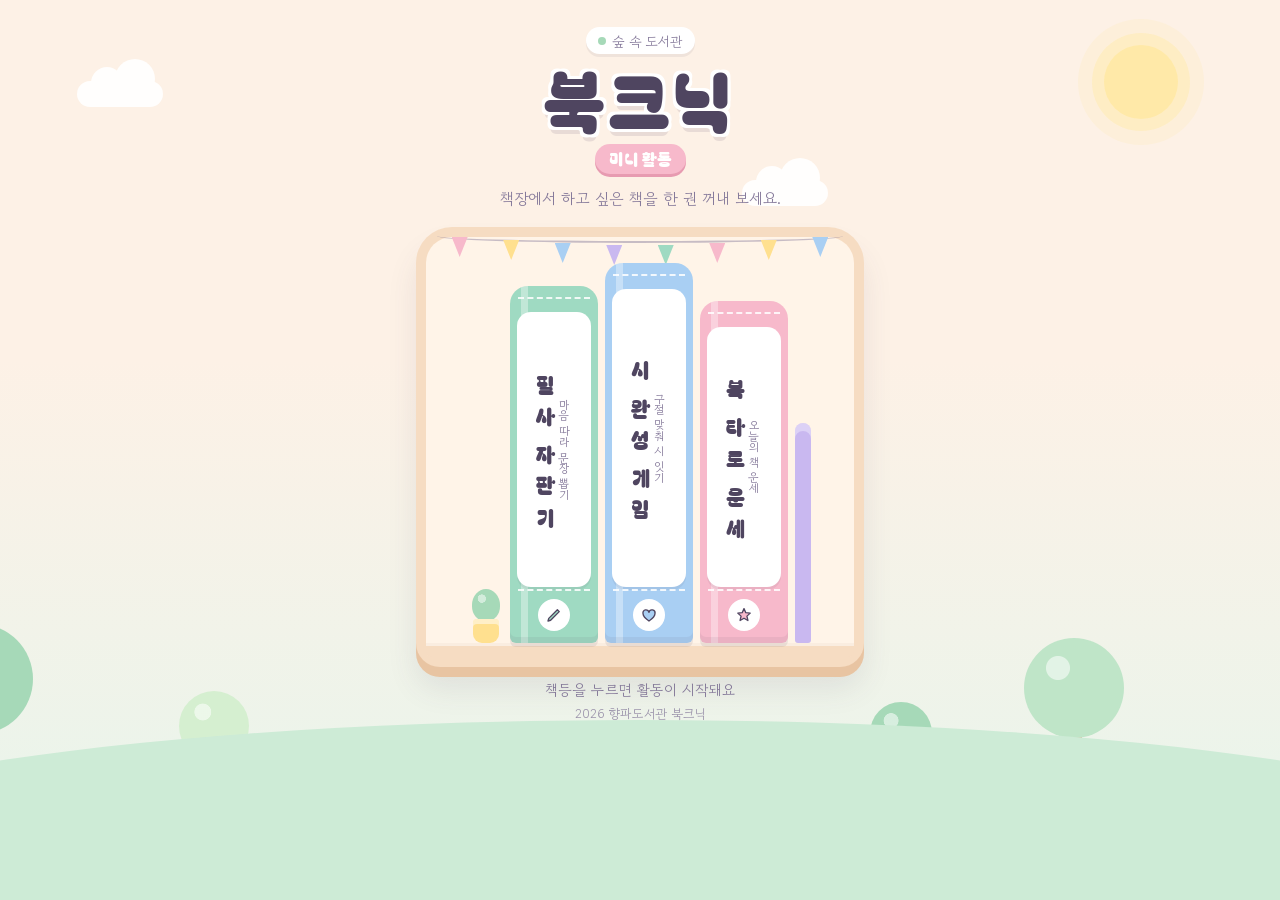
==== index.html @ 2ca9f57a "Add files via upload" ====
<!DOCTYPE html>
<html lang="ko">
<head>
<meta charset="utf-8">
<meta name="viewport" content="width=device-width, initial-scale=1, viewport-fit=cover">
<title>북크닉 미니 활동</title>
<meta name="theme-color" content="#fdf1e6">
<link rel="preconnect" href="https://fonts.googleapis.com">
<link rel="preconnect" href="https://fonts.gstatic.com" crossorigin>
<link href="https://fonts.googleapis.com/css2?family=Bagel+Fat+One&family=Gowun+Dodum&display=swap" rel="stylesheet">
<style>
  /* 파스텔 숲 속 도서관: 구름·동글 나무 → 가랜드 달린 크림색 책장 → 파스텔 책등 3권. 한 화면, 단일 테마 */
  :root {
    color-scheme: light;
    --sky: #fdf1e6;
    --sky-low: #e6f5ec;
    --sun: #ffe9a8;
    --cloud: #ffffff;
    --leaf-1: #bfe5c8;
    --leaf-2: #a6d9b8;
    --leaf-3: #d5efd0;
    --trunk: #d9b48f;
    --hill: #cdebd6;
    --shelf: #f6dcc2;
    --shelf-in: #fff4e8;
    --shelf-lo: #e8c4a2;
    --ink: #4f4560;
    --ink-soft: #85799a;
    --white: #ffffff;

    --book-1: #9fdac2; /* 필사 자판기 · 민트 */
    --book-2: #a9cff3; /* 시 완성 게임 · 하늘 */
    --book-3: #f7b9cb; /* 북 타로 운세 · 핑크 */
    --flag-1: #f7b9cb;
    --flag-2: #ffe08f;
    --flag-3: #a9cff3;
    --flag-4: #c9b8f0;
    --flag-5: #9fdac2;

    --display: "Bagel Fat One", "Jua", "Apple SD Gothic Neo", "Malgun Gothic", sans-serif;
    --body: "Gowun Dodum", "Apple SD Gothic Neo", "Malgun Gothic", sans-serif;
  }

  *, *::before, *::after { box-sizing: border-box; }
  html, body { height: 100%; }
  body {
    margin: 0;
    overflow: hidden;
    font-family: var(--body);
    color: var(--ink);
    word-break: keep-all;
    background: linear-gradient(180deg, var(--sky) 0%, var(--sky) 40%, var(--sky-low) 100%);
    -webkit-tap-highlight-color: transparent;
  }
  [hidden] { display: none !important; }

  /* ── 배경: 해 · 구름 · 동글 나무 · 언덕 ── */
  .scene { position: fixed; inset: 0; overflow: hidden; pointer-events: none; }
  .sun {
    position: absolute;
    top: 5vh; right: 8vw;
    width: 74px; height: 74px;
    border-radius: 50%;
    background: var(--sun);
    box-shadow: 0 0 0 12px rgba(255, 233, 168, 0.45), 0 0 0 26px rgba(255, 233, 168, 0.2);
  }
  .cloud {
    position: absolute;
    top: var(--y);
    left: var(--x);
    width: 86px; height: 26px;
    border-radius: 99px;
    background: var(--cloud);
    opacity: 0.9;
    animation: float-x var(--t, 18s) ease-in-out infinite alternate;
  }
  .cloud::before, .cloud::after {
    content: "";
    position: absolute;
    bottom: 8px;
    border-radius: 50%;
    background: var(--cloud);
  }
  .cloud::before { left: 14px; width: 32px; height: 32px; }
  .cloud::after { left: 38px; width: 40px; height: 40px; }
  @keyframes float-x { to { transform: translateX(28px); } }

  .tree {
    position: absolute;
    bottom: var(--b, 12vh);
    left: var(--x);
    width: var(--s);
    height: calc(var(--s) * 1.45);
    animation: bob 4s ease-in-out infinite alternate;
    animation-delay: var(--d, 0s);
  }
  .tree::before { /* 줄기 */
    content: "";
    position: absolute;
    left: 50%; bottom: 0;
    width: 16%; height: 42%;
    transform: translateX(-50%);
    border-radius: 99px;
    background: var(--trunk);
  }
  .tree::after { /* 동글 잎 */
    content: "";
    position: absolute;
    left: 0; top: 0;
    width: 100%; aspect-ratio: 1;
    border-radius: 50%;
    background: radial-gradient(circle at 34% 30%, rgba(255, 255, 255, 0.55) 0 12%, transparent 13%), var(--c, var(--leaf-1));
  }
  @keyframes bob { to { transform: translateY(-4px) rotate(1.5deg); } }
  .hill {
    position: absolute;
    left: -20%; right: -20%; bottom: -10vh;
    height: 30vh;
    border-radius: 50% 50% 0 0;
    background: var(--hill);
  }
  .spark {
    position: absolute;
    left: var(--x);
    bottom: -12px;
    width: 9px; height: 9px;
    border-radius: 50%;
    background: var(--c);
    animation: rise var(--t, 9s) linear infinite;
    animation-delay: var(--d, 0s);
    opacity: 0.85;
  }
  .spark.heart { border-radius: 0; width: 10px; height: 10px; background: none; }
  .spark.heart::before {
    content: "";
    position: absolute; inset: 0;
    background: var(--c);
    clip-path: path("M5 9 C1 6 0 4 0 2.7 0 1.2 1.2 0 2.6 0 3.6 0 4.5 0.6 5 1.5 5.5 0.6 6.4 0 7.4 0 8.8 0 10 1.2 10 2.7 10 4 9 6 5 9Z");
  }
  @keyframes rise {
    0% { transform: translate(0, 0); opacity: 0; }
    10% { opacity: 0.9; }
    50% { transform: translate(14px, -50vh); }
    100% { transform: translate(-6px, -100vh); opacity: 0; }
  }

  /* ── 화면 ── */
  .page {
    position: relative;
    height: 100%;
    max-width: 460px;
    max-height: 860px;
    margin: 0 auto;
    display: flex;
    flex-direction: column;
    align-items: center;
    padding: calc(26px + env(safe-area-inset-top, 0px)) 16px calc(16px + env(safe-area-inset-bottom, 0px));
    text-align: center;
  }
  .sign { flex: none; }
  .kicker {
    display: inline-flex;
    align-items: center;
    gap: 6px;
    margin: 0 0 8px;
    padding: 4px 12px 3px;
    border-radius: 99px;
    background: var(--white);
    box-shadow: 0 3px 0 rgba(79, 69, 96, 0.08);
    font-size: 0.85rem;
    color: var(--ink-soft);
  }
  .kicker i { width: 8px; height: 8px; border-radius: 50%; background: var(--leaf-2); }
  h1 {
    margin: 0;
    font-family: var(--display);
    font-weight: 400;
    font-size: clamp(3.2rem, 17vw, 4.5rem);
    line-height: 1;
    color: var(--ink);
    letter-spacing: 0.02em;
    text-shadow: 3px 3px 0 var(--white), -3px 3px 0 var(--white), 3px -3px 0 var(--white), -3px -3px 0 var(--white), 0 7px 0 rgba(79, 69, 96, 0.12);
  }
  .badge {
    display: inline-block;
    margin-top: 10px;
    padding: 5px 14px 3px;
    border-radius: 99px;
    background: var(--book-3);
    color: var(--white);
    font-family: var(--display);
    font-size: 1.05rem;
    line-height: 1.3;
    box-shadow: 0 3px 0 #e79bb1;
  }
  .lead { margin: 12px 0 0; font-size: 0.98rem; line-height: 1.6; color: var(--ink-soft); }

  /* ── 책장 ── */
  .shelf {
    position: relative;
    flex: 1 1 auto;
    min-height: 0;
    width: 100%;
    max-height: 420px;
    margin: 26px 0 0;
    padding: 26px 14px 0;
    display: flex;
    flex-direction: column;
    border-radius: 26px 26px 14px 14px;
    background: var(--shelf-in);
    box-shadow: 0 0 0 10px var(--shelf), 0 10px 0 10px var(--shelf-lo), 0 22px 30px 10px rgba(79, 69, 96, 0.1);
  }
  /* 가랜드 */
  .garland { position: absolute; top: -6px; left: 6%; right: 6%; height: 26px; display: flex; justify-content: space-between; pointer-events: none; }
  .garland::before {
    content: "";
    position: absolute;
    left: -4%; right: -4%; top: -2px;
    height: 14px;
    border-bottom: 2px solid var(--ink-soft);
    border-radius: 0 0 50% 50%;
    opacity: 0.45;
  }
  .garland i {
    width: 16px; height: 20px;
    margin-top: calc(6px + var(--sag, 0px));
    background: var(--c);
    clip-path: polygon(0 0, 100% 0, 50% 100%);
  }
  .books {
    flex: 1;
    min-height: 0;
    display: flex;
    align-items: flex-end;
    justify-content: center;
    gap: 7px;
  }
  /* 화분 */
  .plant { flex: none; position: relative; width: 34px; height: 54px; align-self: flex-end; }
  .plant::before { /* 잎 */
    content: "";
    position: absolute;
    left: 3px; top: 0;
    width: 28px; height: 32px;
    border-radius: 50% 50% 45% 45%;
    background: radial-gradient(circle at 35% 30%, rgba(255, 255, 255, 0.5) 0 14%, transparent 15%), var(--leaf-2);
  }
  .plant::after { /* 화분 */
    content: "";
    position: absolute;
    left: 4px; bottom: 0;
    width: 26px; height: 24px;
    border-radius: 4px 4px 9px 9px;
    background: var(--flag-2);
    box-shadow: inset 0 5px 0 rgba(255, 255, 255, 0.5);
  }
  .deco {
    flex: none;
    width: var(--w, 16px);
    height: var(--h, 60%);
    border-radius: 8px 8px 3px 3px;
    background: var(--c);
    box-shadow: inset 0 8px 0 rgba(255, 255, 255, 0.35);
  }
  .board {
    flex: none;
    height: 14px;
    margin: 0 -14px;
    border-radius: 0 0 6px 6px;
    background: var(--shelf);
    box-shadow: inset 0 3px 0 rgba(255, 255, 255, 0.5);
  }

  /* ── 책등 버튼 ── */
  .spine {
    position: relative;
    flex: 0 1 88px;
    min-width: 0;
    height: var(--h, 100%);
    display: flex;
    flex-direction: column;
    align-items: center;
    padding: 22px 7px 12px;
    border-radius: 18px 18px 6px 6px;
    color: var(--ink);
    text-decoration: none;
    background:
      linear-gradient(90deg, transparent 0 12%, rgba(255, 255, 255, 0.35) 12% 20%, transparent 20%),
      var(--c);
    box-shadow: inset 0 -6px 0 rgba(79, 69, 96, 0.08), 0 4px 0 rgba(79, 69, 96, 0.1);
    transition: transform 0.3s cubic-bezier(0.3, 1.6, 0.5, 1);
    cursor: pointer;
  }
  /* 스티치 띠 */
  .spine::before, .spine::after {
    content: "";
    position: absolute;
    left: 8px; right: 8px;
    border-top: 2.5px dashed rgba(255, 255, 255, 0.85);
  }
  .spine::before { top: 11px; }
  .spine::after { bottom: 52px; }
  .spine:hover, .spine:focus-visible { transform: translateY(-12px) rotate(-1.5deg); }
  .spine:focus-visible { outline: 3px solid var(--ink-soft); outline-offset: 4px; }
  .spine.pull { transform: translateY(-48px) rotate(-4deg) scale(1.03); transition-duration: 0.35s; }

  .label {
    flex: 1;
    min-height: 0;
    width: 100%;
    margin-top: 4px;
    padding: 12px 4px;
    display: flex;
    align-items: center;
    justify-content: center;
    border-radius: 14px;
    background: var(--white);
    box-shadow: 0 3px 0 rgba(79, 69, 96, 0.08);
  }
  .title {
    writing-mode: vertical-rl;
    text-orientation: upright;
    font-family: var(--display);
    font-size: clamp(1.15rem, 5.2vw, 1.4rem);
    line-height: 1.1;
    letter-spacing: -0.04em;
    white-space: nowrap;
    /* 띄어쓰기는 아주 좁은 공백(<i class="sp"></i>)으로 적어 세로 간격을 줄임 */
  }
  .sub {
    writing-mode: vertical-rl;
    text-orientation: upright;
    margin-right: 6px;
    font-size: 0.72rem;
    line-height: 1;
    letter-spacing: -0.06em;
    color: var(--ink-soft);
    white-space: nowrap;
  }
  /* 세로 글자의 띄어쓰기: 공백 대신 좁은 칸(.sp)으로 간격을 줄임 */
  .sp { display: inline-block; inline-size: 0.32em; }

  .glyph {
    flex: none;
    display: grid;
    place-items: center;
    width: 32px; height: 32px;
    margin-top: 12px;
    border-radius: 50%;
    background: var(--white);
  }
  .glyph svg { width: 18px; height: 18px; }
  .glyph path { fill: var(--c); stroke: var(--ink); stroke-width: 1.8; stroke-linecap: round; stroke-linejoin: round; }

  .hint { flex: none; margin: 22px 0 0; font-size: 0.92rem; color: var(--ink-soft); }
  .credit { flex: none; margin: 4px 0 0; font-size: 0.8rem; color: var(--ink-soft); opacity: 0.8; }

  @media (max-height: 640px) {
    .page { padding-top: calc(14px + env(safe-area-inset-top, 0px)); }
    h1 { font-size: 3rem; }
    .lead, .sub { display: none; }
    .shelf { margin-top: 22px; }
  }
  @media (prefers-reduced-motion: reduce) {
    *, *::before, *::after { animation: none !important; transition-duration: 0.01ms !important; }
  }
</style>
</head>
<body>

<div class="scene" aria-hidden="true" id="scene">
  <div class="sun"></div>
  <div class="cloud" style="--x:6%;--y:9vh;--t:16s"></div>
  <div class="cloud" style="--x:58%;--y:20vh;--t:21s"></div>
  <div class="tree" style="--x:-6%;--s:110px;--c:var(--leaf-2);--b:13vh"></div>
  <div class="tree" style="--x:14%;--s:70px;--c:var(--leaf-3);--b:12vh;--d:-1.5s"></div>
  <div class="tree" style="--x:80%;--s:100px;--c:var(--leaf-1);--b:13vh;--d:-.8s"></div>
  <div class="tree" style="--x:68%;--s:62px;--c:var(--leaf-2);--b:12vh;--d:-2.2s"></div>
  <div class="hill"></div>
</div>

<main class="page">
  <header class="sign">
    <p class="kicker"><i></i>숲 속 도서관</p>
    <h1>북크닉</h1>
    <span class="badge">미니 활동</span>
    <p class="lead">책장에서 하고 싶은 책을 한 권 꺼내 보세요.</p>
  </header>

  <nav class="shelf" aria-label="미니 활동">
    <div class="garland" aria-hidden="true">
      <i style="--c:var(--flag-1)"></i><i style="--c:var(--flag-2);--sag:3px"></i><i style="--c:var(--flag-3);--sag:6px"></i>
      <i style="--c:var(--flag-4);--sag:8px"></i><i style="--c:var(--flag-5);--sag:8px"></i><i style="--c:var(--flag-1);--sag:6px"></i>
      <i style="--c:var(--flag-2);--sag:3px"></i><i style="--c:var(--flag-3)"></i>
    </div>
    <div class="books">
      <span class="plant" aria-hidden="true"></span>

      <a class="spine" href="filsa/index.html" style="--c:var(--book-1);--h:94%">
        <span class="label"><span class="title">필사<i class="sp"></i>자판기</span><span class="sub">마음<i class="sp"></i>따라<i class="sp"></i>문장<i class="sp"></i>뽑기</span></span>
        <span class="glyph" aria-hidden="true"><svg viewBox="0 0 24 24"><path d="M4 20l3.5-1L19 7.5 16.5 5 5 16.5z"/></svg></span>
      </a>
      <a class="spine" href="poem/index.html" style="--c:var(--book-2);--h:100%">
        <span class="label"><span class="title">시<i class="sp"></i>완성<i class="sp"></i>게임</span><span class="sub">구절<i class="sp"></i>맞춰<i class="sp"></i>시<i class="sp"></i>잇기</span></span>
        <span class="glyph" aria-hidden="true"><svg viewBox="0 0 24 24"><path d="M12 20c-4.5-3-8-6-8-10a4 4 0 018-1.5A4 4 0 0120 10c0 4-3.5 7-8 10z"/></svg></span>
      </a>
      <a class="spine" href="tarot/index.html" style="--c:var(--book-3);--h:90%">
        <span class="label"><span class="title">북<i class="sp"></i>타로<i class="sp"></i>운세</span><span class="sub">오늘의<i class="sp"></i>책<i class="sp"></i>운세</span></span>
        <span class="glyph" aria-hidden="true"><svg viewBox="0 0 24 24"><path d="M12 3.5l2.4 5.4 5.9.6-4.4 4 1.3 5.8L12 16.3l-5.2 3 1.3-5.8-4.4-4 5.9-.6z"/></svg></span>
      </a>

      <span class="deco" aria-hidden="true" style="--c:var(--flag-4);--h:58%;--w:16px"></span>
    </div>
    <div class="board" aria-hidden="true"></div>
  </nav>

  <p class="hint">책등을 누르면 활동이 시작돼요</p>
  <p class="credit">2026 향파도서관 북크닉</p>
</main>

<script>
(function () {
  "use strict";
  var reduce = window.matchMedia && window.matchMedia("(prefers-reduced-motion: reduce)").matches;

  // 떠오르는 파스텔 방울과 하트
  var scene = document.getElementById("scene");
  var colors = ["#f7b9cb", "#ffe08f", "#a9cff3", "#c9b8f0", "#9fdac2"];
  for (var i = 0; i < 12; i++) {
    var s = document.createElement("span");
    s.className = "spark" + (i % 3 === 0 ? " heart" : "");
    s.style.setProperty("--x", (4 + Math.random() * 92).toFixed(1) + "%");
    s.style.setProperty("--c", colors[i % colors.length]);
    s.style.setProperty("--t", (9 + Math.random() * 7).toFixed(1) + "s");
    s.style.setProperty("--d", (Math.random() * -14).toFixed(1) + "s");
    scene.appendChild(s);
  }

  // 책을 서가에서 꺼내는 동작 뒤에 이동
  Array.prototype.forEach.call(document.querySelectorAll(".spine"), function (a) {
    a.addEventListener("click", function (e) {
      if (reduce || e.metaKey || e.ctrlKey || e.shiftKey) return;
      e.preventDefault();
      a.classList.add("pull");
      setTimeout(function () { location.href = a.getAttribute("href"); }, 380);
    });
  });
  window.addEventListener("pageshow", function () {
    Array.prototype.forEach.call(document.querySelectorAll(".spine.pull"), function (a) { a.classList.remove("pull"); });
  });
})();
</script>
</body>
</html>
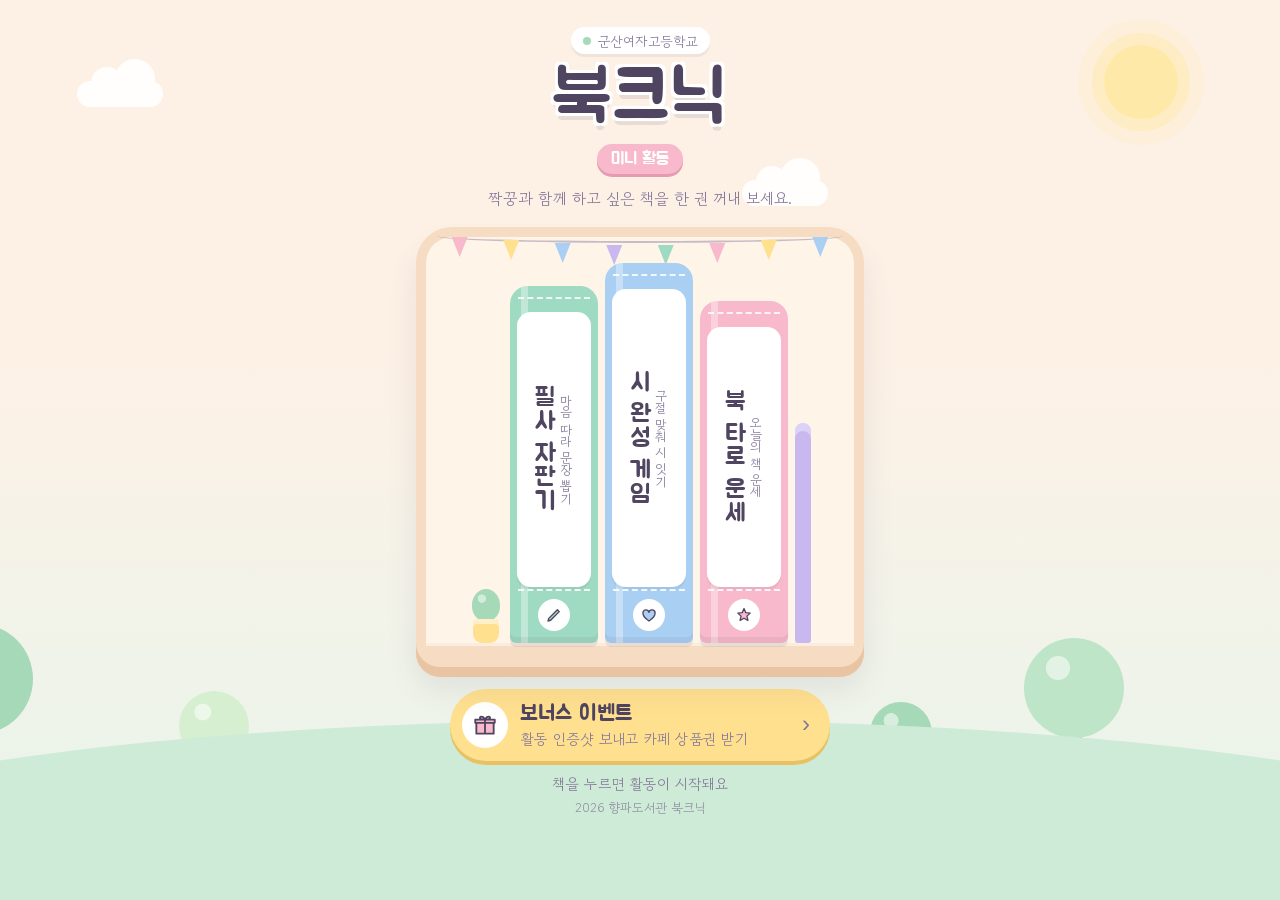
==== commit 108cd806: "Add files via upload" ====
--- a/index.html
+++ b/index.html
@@ -7,7 +7,7 @@
 <meta name="theme-color" content="#fdf1e6">
 <link rel="preconnect" href="https://fonts.googleapis.com">
 <link rel="preconnect" href="https://fonts.gstatic.com" crossorigin>
-<link href="https://fonts.googleapis.com/css2?family=Bagel+Fat+One&family=Gowun+Dodum&display=swap" rel="stylesheet">
+<link href="https://fonts.googleapis.com/css2?family=Jua&family=Gowun+Dodum&display=swap" rel="stylesheet">
 <style>
   /* 파스텔 숲 속 도서관: 구름·동글 나무 → 가랜드 달린 크림색 책장 → 파스텔 책등 3권. 한 화면, 단일 테마 */
   :root {
@@ -37,7 +37,7 @@
     --flag-4: #c9b8f0;
     --flag-5: #9fdac2;
 
-    --display: "Bagel Fat One", "Jua", "Apple SD Gothic Neo", "Malgun Gothic", sans-serif;
+    --display: "Jua", "Apple SD Gothic Neo", "Malgun Gothic", sans-serif;
     --body: "Gowun Dodum", "Apple SD Gothic Neo", "Malgun Gothic", sans-serif;
   }
 
@@ -321,7 +321,7 @@
     writing-mode: vertical-rl;
     text-orientation: upright;
     font-family: var(--display);
-    font-size: clamp(1.15rem, 5.2vw, 1.4rem);
+    font-size: clamp(1.3rem, 5.8vw, 1.55rem);
     line-height: 1.1;
     letter-spacing: -0.04em;
     white-space: nowrap;
@@ -331,7 +331,7 @@
     writing-mode: vertical-rl;
     text-orientation: upright;
     margin-right: 6px;
-    font-size: 0.72rem;
+    font-size: 0.8rem;
     line-height: 1;
     letter-spacing: -0.06em;
     color: var(--ink-soft);
@@ -352,14 +352,136 @@
   .glyph svg { width: 18px; height: 18px; }
   .glyph path { fill: var(--c); stroke: var(--ink); stroke-width: 1.8; stroke-linecap: round; stroke-linejoin: round; }
 
-  .hint { flex: none; margin: 22px 0 0; font-size: 0.92rem; color: var(--ink-soft); }
+  .hint { flex: none; margin: 12px 0 0; font-size: 0.92rem; color: var(--ink-soft); }
   .credit { flex: none; margin: 4px 0 0; font-size: 0.8rem; color: var(--ink-soft); opacity: 0.8; }
+
+  /* ── 보너스 이벤트 버튼 ── */
+  .bonus-btn {
+    flex: none;
+    display: flex;
+    align-items: center;
+    gap: 12px;
+    width: 100%;
+    max-width: 380px;
+    margin: 32px 0 0;
+    padding: 12px 20px 12px 12px;
+    border: 0;
+    border-radius: 99px;
+    background: var(--flag-2);
+    box-shadow: 0 4px 0 #e6c264;
+    color: var(--ink);
+    font: inherit;
+    text-align: left;
+    cursor: pointer;
+    transition: transform 0.25s cubic-bezier(0.3, 1.6, 0.5, 1);
+  }
+  .bonus-btn:hover, .bonus-btn:focus-visible { transform: translateY(-3px); }
+  .bonus-btn:focus-visible { outline: 3px solid var(--ink-soft); outline-offset: 4px; }
+  .bonus-btn .gift {
+    flex: none;
+    display: grid;
+    place-items: center;
+    width: 46px; height: 46px;
+    border-radius: 50%;
+    background: var(--white);
+    animation: wiggle 2.4s ease-in-out infinite;
+  }
+  .gift svg { width: 26px; height: 26px; }
+  .gift path { fill: var(--book-3); stroke: var(--ink); stroke-width: 1.7; stroke-linejoin: round; }
+  @keyframes wiggle { 0%, 80%, 100% { transform: rotate(0); } 85% { transform: rotate(-12deg); } 90% { transform: rotate(10deg); } 95% { transform: rotate(-6deg); } }
+  .bonus-btn .txt { flex: 1; min-width: 0; display: flex; flex-direction: column; gap: 1px; }
+  .bonus-btn b { font-family: var(--display); font-weight: 400; font-size: 1.35rem; line-height: 1.2; }
+  .bonus-btn small { font-size: 0.92rem; color: var(--ink-soft); }
+  .bonus-btn .go { flex: none; font-family: var(--display); font-size: 1.5rem; color: var(--ink-soft); }
+
+  /* ── 보너스 이벤트 창 ── */
+  .sheet {
+    width: min(400px, calc(100% - 32px));
+    max-height: calc(100vh - 40px);
+    max-height: calc(100dvh - 40px);
+    padding: 0;
+    border: 0;
+    border-radius: 26px;
+    background: var(--shelf-in);
+    color: var(--ink);
+    box-shadow: 0 0 0 8px var(--shelf), 0 24px 40px rgba(79, 69, 96, 0.25);
+    overflow: auto;
+    overscroll-behavior: contain;
+  }
+  .sheet::backdrop { background: rgba(79, 69, 96, 0.4); }
+  .sheet[open] { animation: pop 0.3s cubic-bezier(0.3, 1.4, 0.5, 1); }
+  @keyframes pop { from { transform: translateY(16px) scale(0.96); opacity: 0; } }
+  .sheet-body { position: relative; padding: 24px 20px 20px; text-align: center; }
+  .x {
+    position: absolute;
+    top: 12px; right: 12px;
+    width: 36px; height: 36px;
+    border: 0;
+    border-radius: 50%;
+    background: var(--white);
+    color: var(--ink-soft);
+    font: inherit;
+    font-size: 1.4rem;
+    line-height: 1;
+    cursor: pointer;
+  }
+  .sheet .badge { margin-top: 0; background: var(--flag-2); color: var(--ink); box-shadow: 0 3px 0 #e6c264; }
+  .sheet h2 { margin: 10px 0 0; font-family: var(--display); font-weight: 400; font-size: 1.55rem; line-height: 1.25; }
+  .desc { margin: 10px 0 0; font-size: 0.95rem; line-height: 1.6; }
+  .desc small { color: var(--ink-soft); font-size: 0.85rem; }
+  .desc b { color: #d4708e; }
+  .note {
+    display: inline-block;
+    margin: 10px 0 0;
+    padding: 4px 12px 3px;
+    border-radius: 99px;
+    background: var(--white);
+    font-size: 0.8rem;
+    color: var(--ink-soft);
+  }
+
+  .steps {
+    margin: 18px 0 0;
+    padding: 14px 16px 14px 36px;
+    border-radius: 18px;
+    background: var(--white);
+    text-align: left;
+    font-size: 0.92rem;
+    line-height: 1.55;
+  }
+  .steps li + li { margin-top: 6px; }
+  .steps li::marker { font-family: var(--display); color: var(--book-3); }
+  .steps b { color: var(--ink); }
+
+  /* 오픈채팅 이동 버튼 (카카오 노랑) */
+  .kakao {
+    display: flex;
+    align-items: center;
+    justify-content: center;
+    gap: 8px;
+    margin: 18px 0 0;
+    padding: 14px;
+    border-radius: 16px;
+    background: #fee500;
+    box-shadow: 0 4px 0 #e0c800;
+    color: #191919;
+    font-family: var(--display);
+    font-size: 1.2rem;
+    text-decoration: none;
+    transition: transform 0.25s cubic-bezier(0.3, 1.6, 0.5, 1);
+  }
+  .kakao:hover, .kakao:focus-visible { transform: translateY(-2px); }
+  .kakao:focus-visible { outline: 3px solid var(--ink-soft); outline-offset: 3px; }
+  .kakao svg { width: 22px; height: 22px; }
+  .kakao path { fill: #191919; }
+  .sheet .foot { margin: 10px 0 0; font-size: 0.8rem; color: var(--ink-soft); }
 
   @media (max-height: 640px) {
     .page { padding-top: calc(14px + env(safe-area-inset-top, 0px)); }
     h1 { font-size: 3rem; }
-    .lead, .sub { display: none; }
+    .lead, .sub, .hint { display: none; }
     .shelf { margin-top: 22px; }
+    .bonus-btn small { display: none; }
   }
   @media (prefers-reduced-motion: reduce) {
     *, *::before, *::after { animation: none !important; transition-duration: 0.01ms !important; }
@@ -381,10 +503,10 @@
 
 <main class="page">
   <header class="sign">
-    <p class="kicker"><i></i>숲 속 도서관</p>
+    <p class="kicker"><i></i>군산여자고등학교</p>
     <h1>북크닉</h1>
     <span class="badge">미니 활동</span>
-    <p class="lead">책장에서 하고 싶은 책을 한 권 꺼내 보세요.</p>
+    <p class="lead">짝꿍과 함께 하고 싶은 책을 한 권 꺼내 보세요.</p>
   </header>
 
   <nav class="shelf" aria-label="미니 활동">
@@ -414,9 +536,38 @@
     <div class="board" aria-hidden="true"></div>
   </nav>
 
-  <p class="hint">책등을 누르면 활동이 시작돼요</p>
+  <button class="bonus-btn" type="button" id="bonus-open" aria-haspopup="dialog">
+    <span class="gift" aria-hidden="true"><svg viewBox="0 0 24 24"><path d="M4 10h16v10H4zM3 7h18v3H3zM12 7v13M12 7C10 3 6.5 4 7.5 6.2 8.2 7 12 7 12 7zm0 0c2-4 5.5-3 4.5-.8C15.8 7 12 7 12 7z"/></svg></span>
+    <span class="txt"><b>보너스 이벤트</b><small>활동 인증샷 보내고 카페 상품권 받기</small></span>
+    <span class="go" aria-hidden="true">›</span>
+  </button>
+
+  <p class="hint">책을 누르면 활동이 시작돼요</p>
   <p class="credit">2026 향파도서관 북크닉</p>
 </main>
+
+<dialog class="sheet" id="bonus" aria-labelledby="bonus-title">
+  <div class="sheet-body">
+    <button class="x" type="button" data-close aria-label="닫기">×</button>
+    <span class="badge">보너스 이벤트</span>
+    <h2 id="bonus-title">짝꿍과 북크닉 인증샷</h2>
+    <p class="desc">짝꿍과 함께 북크닉을 즐기는 모습을 찍어 보내주세요~!<br><small>(얼굴 모자이크 가능)</small></p>
+    <p class="desc">추첨을 통해 짝꿍과 더 좋은 시간을 보낼 수 있도록<br><b>카페 상품권</b>을 드립니다.</p>
+    <p class="note">당첨자는 대표자 연락처로 개별 공지</p>
+
+    <ol class="steps">
+      <li>아래 <b>북크닉 사진 보내기</b>를 눌러 오픈채팅방에 들어가요.</li>
+      <li>짝꿍과 함께 찍은 사진을 올려요.</li>
+      <li>사진과 함께 <b>대표자 이름</b>을 남겨 주세요.</li>
+    </ol>
+
+    <a class="kakao" href="https://open.kakao.com/o/spM141Ri" target="_blank" rel="noopener">
+      <svg viewBox="0 0 24 24" aria-hidden="true"><path d="M12 3.5c-5 0-9 3.1-9 7 0 2.5 1.7 4.7 4.2 6l-1 3.7c-.1.3.3.6.6.4l4.3-2.9c.3 0 .6.1.9.1 5 0 9-3.1 9-7s-4-7.3-9-7.3z"/></svg>
+      북크닉 사진 보내기
+    </a>
+    <p class="foot">카카오톡 오픈채팅방으로 이동해요</p>
+  </div>
+</dialog>
 
 <script>
 (function () {
@@ -449,6 +600,21 @@
     Array.prototype.forEach.call(document.querySelectorAll(".spine.pull"), function (a) { a.classList.remove("pull"); });
   });
 })();
+
+// ── 보너스 이벤트: 안내 창 열기 · 닫기 (사진은 오픈채팅방으로 받음)
+(function () {
+  "use strict";
+  var dlg = document.getElementById("bonus");
+  function open() {
+    if (typeof dlg.showModal === "function") dlg.showModal(); else dlg.setAttribute("open", "");
+  }
+  function close() {
+    if (typeof dlg.close === "function") dlg.close(); else dlg.removeAttribute("open");
+  }
+  document.getElementById("bonus-open").addEventListener("click", open);
+  Array.prototype.forEach.call(dlg.querySelectorAll("[data-close]"), function (b) { b.addEventListener("click", close); });
+  dlg.addEventListener("click", function (e) { if (e.target === dlg) close(); }); // 바깥 누르면 닫기
+})();
 </script>
 </body>
 </html>
